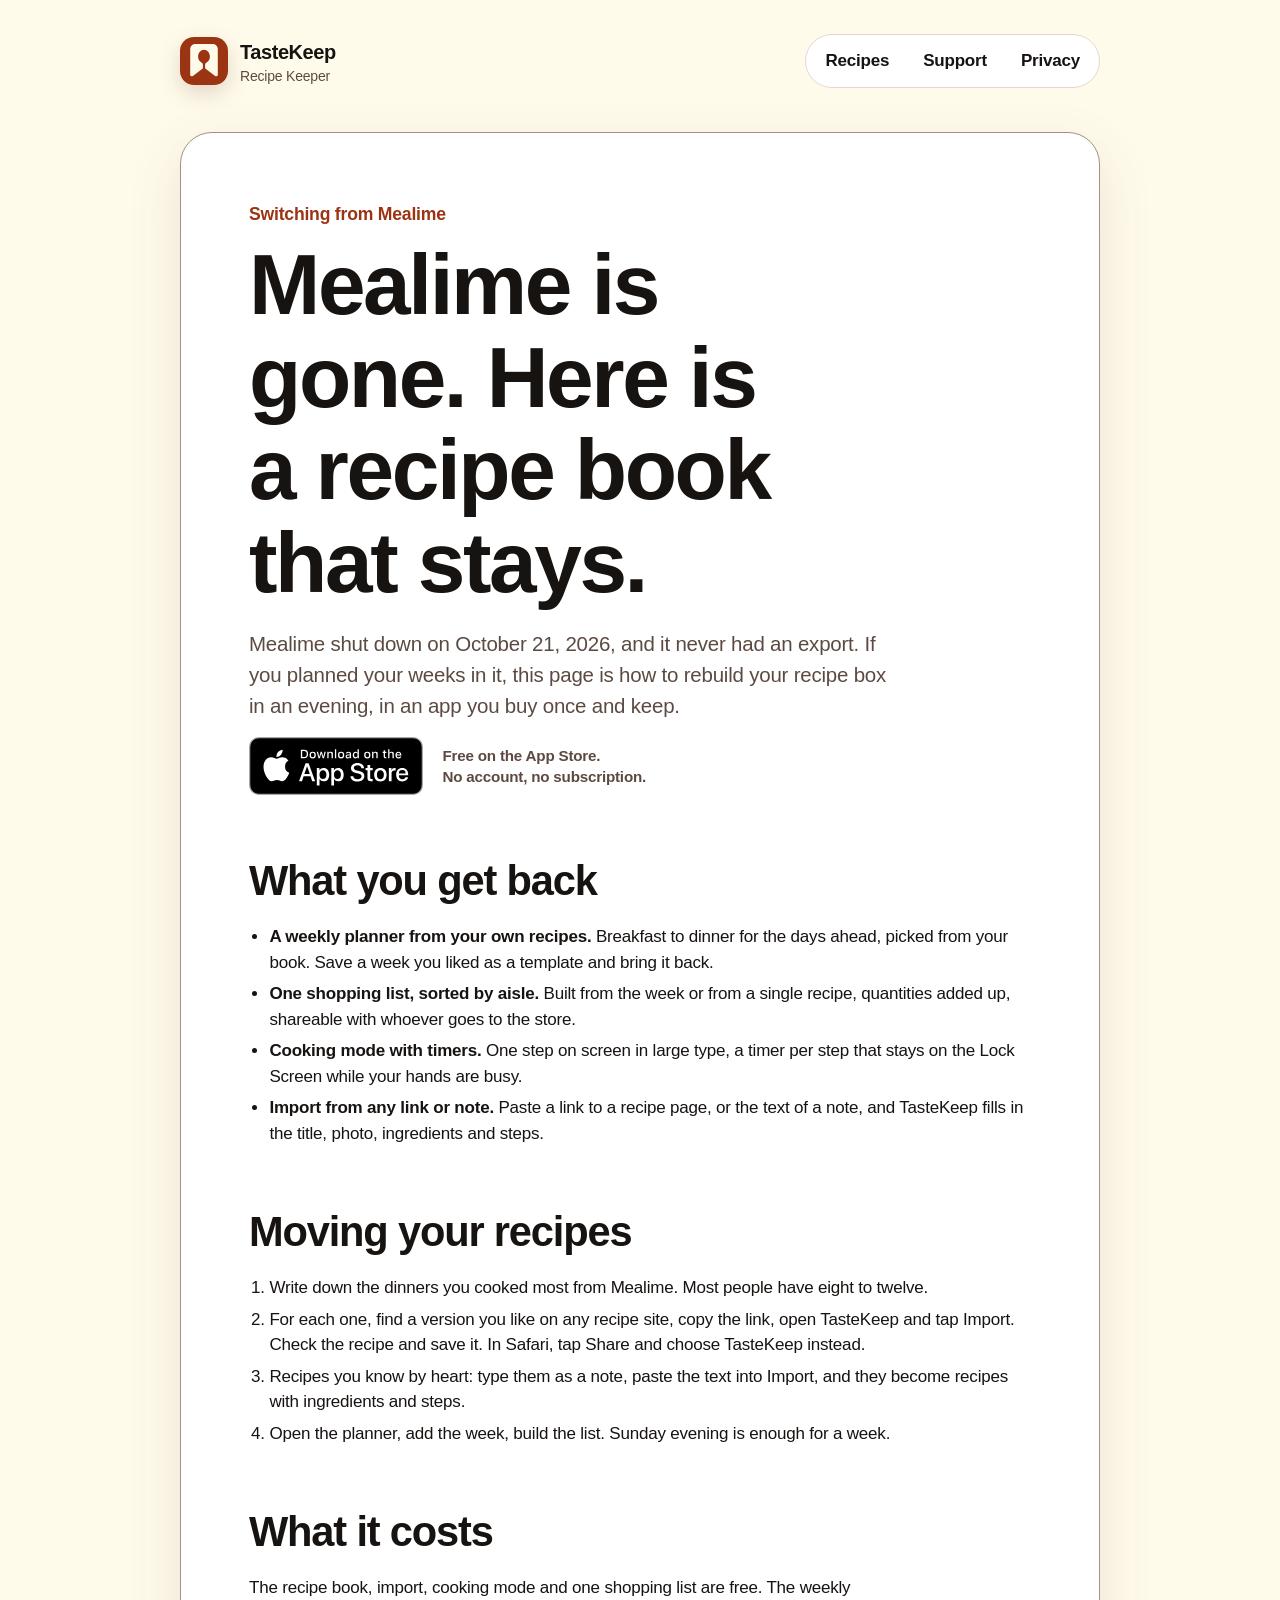
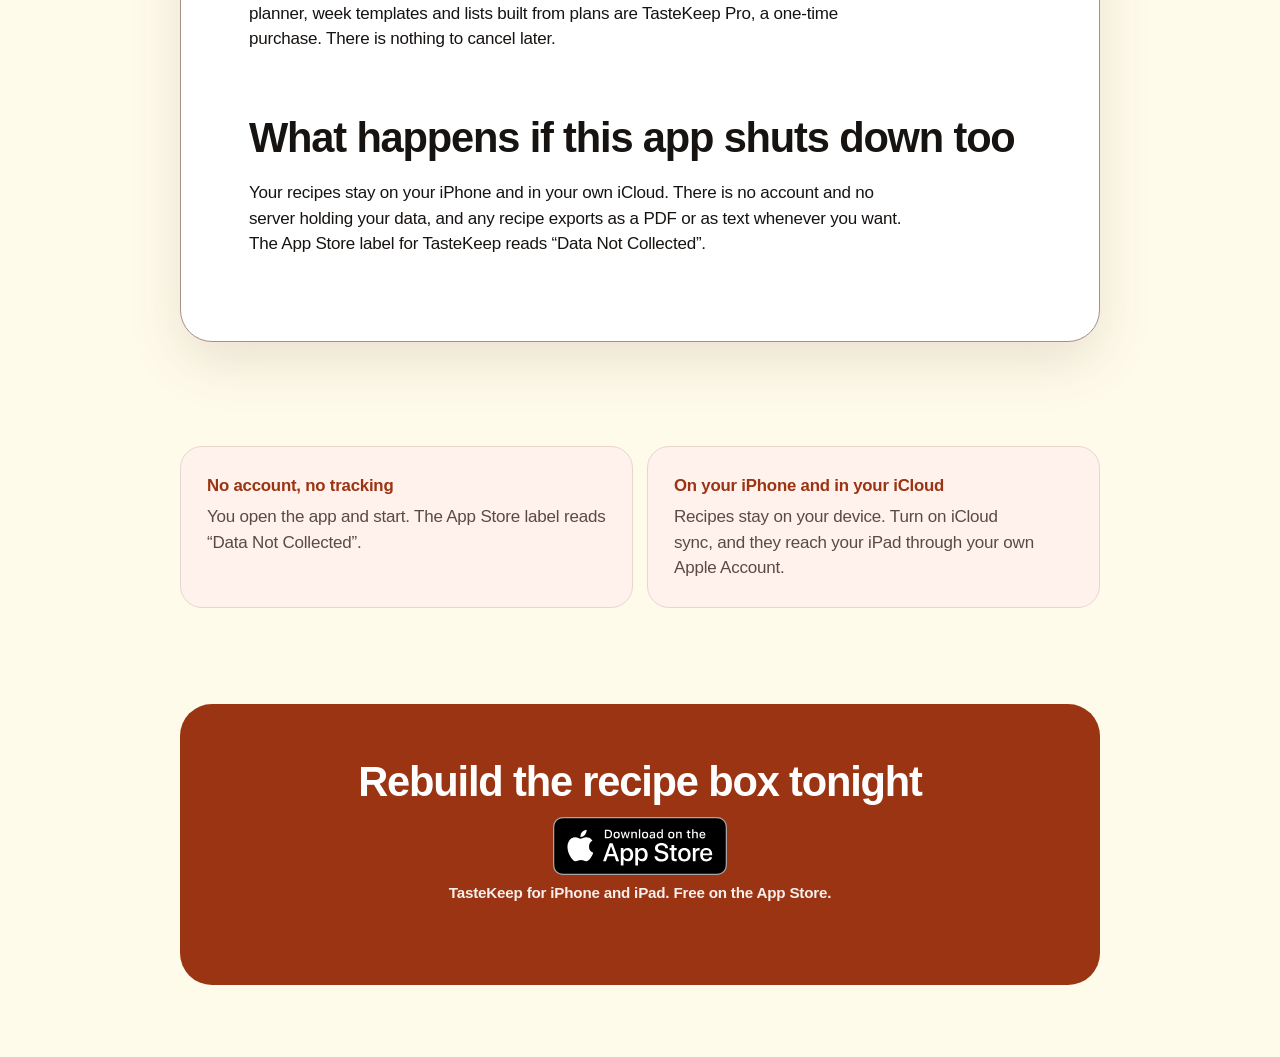
==== mealime-alternative/index.html @ cee52fe7 "Recipes index, Halloween apple pie, Mealime alternative page, save-to-TasteKeep block with tagged Ap" ====
<!doctype html>
<html lang="en">
<head>
  <meta charset="utf-8">
  <meta name="viewport" content="width=device-width, initial-scale=1">
  <meta name="color-scheme" content="light dark">
  <meta name="theme-color" media="(prefers-color-scheme: light)" content="#fffbeb">
  <meta name="theme-color" media="(prefers-color-scheme: dark)" content="#120d0b">
  <title>Mealime alternative without a subscription | TasteKeep</title>
  <meta name="description" content="Mealime shut down on October 21, 2026 with no export. TasteKeep is a private recipe book for iPhone and iPad with a weekly planner and a grocery list by aisle. One-time purchase, no account.">
  <link rel="canonical" href="https://queeselamor.github.io/tastekeep-support/mealime-alternative/">
  <meta property="og:title" content="Mealime alternative without a subscription">
  <meta property="og:description" content="A private recipe book that stays on your iPhone: import from any link or note, plan the week, shop by aisle. No account, no subscription.">
  <meta property="og:image" content="https://queeselamor.github.io/tastekeep-support/assets/og-image.png">
  <link rel="icon" href="../assets/tastekeep-icon-256.png">
  <link rel="stylesheet" href="../assets/site.css">
  <script type="application/ld+json">
  {
    "@context": "https://schema.org",
    "@type": "FAQPage",
    "mainEntity": [
      {"@type": "Question", "name": "Can I export my recipes from Mealime?",
       "acceptedAnswer": {"@type": "Answer", "text": "No. Mealime never had an export, and the app shut down on October 21, 2026. Recipes you remember can be rebuilt from any recipe site or typed as a note."}},
      {"@type": "Question", "name": "Does TasteKeep need a subscription?",
       "acceptedAnswer": {"@type": "Answer", "text": "No. The recipe book, import, cooking mode with timers and one shopping list are free. The weekly planner and lists built from plans are TasteKeep Pro, a one-time purchase."}},
      {"@type": "Question", "name": "What happens to my recipes if TasteKeep shuts down?",
       "acceptedAnswer": {"@type": "Answer", "text": "They stay on your iPhone and in your own iCloud, and any recipe exports as PDF or text at any time. There is no account and no server holding your data."}}
    ]
  }
  </script>
</head>
<body>
  <a class="skip-link" href="#content">Skip to content</a>

  <main id="content" class="shell">
    <header class="site-header">
      <a class="identity" href="../" aria-label="TasteKeep support home">
        <span class="mark" aria-hidden="true">
          <svg viewBox="0 0 1024 1024">
            <rect class="mark-background" width="1024" height="1024" rx="220"/>
            <path class="mark-bookmark" d="M326 148h372c60 0 108 48 108 108v548c0 29-33 46-56 28L512 650 274 832c-23 18-56 1-56-28V256c0-60 48-108 108-108Z"/>
            <path class="mark-spoon" d="M512 270c-70 0-126 65-126 145 0 58 29 108 72 131 19 10 30 30 30 52v144c0 13 11 24 24 24s24-11 24-24V598c0-22 11-42 30-52 43-23 72-73 72-131 0-80-56-145-126-145Z"/>
          </svg>
        </span>
        <span>
          <span class="brand">TasteKeep</span>
          <span class="brand-note">Recipe Keeper</span>
        </span>
      </a>

      <nav class="site-nav" aria-label="Site">
        <a href="../recipes/">Recipes</a>
        <a href="../#support">Support</a>
        <a href="../#privacy">Privacy</a>
      </nav>
    </header>

    <article class="hero" aria-labelledby="page-title">
      <p class="eyebrow">Switching from Mealime</p>
      <h1 id="page-title">Mealime is gone. Here is a recipe book that stays.</h1>
      <p class="lead">Mealime shut down on October 21, 2026, and it never had an export. If you planned your weeks in it, this page is how to rebuild your recipe box in an evening, in an app you buy once and keep.</p>

      <div class="cta">
        <a class="store-badge" href="https://apps.apple.com/app/apple-store/id6805066789?pt=129091971&amp;ct=mealime&amp;mt=8"><img src="../assets/app-store-badge.svg" width="174" height="58" alt="Download on the App Store"></a>
        <p class="cta-note">Free on the App Store.<br>No account, no subscription.</p>
      </div>

      <h2>What you get back</h2>
      <ul class="plain-list">
        <li><strong>A weekly planner from your own recipes.</strong> Breakfast to dinner for the days ahead, picked from your book. Save a week you liked as a template and bring it back.</li>
        <li><strong>One shopping list, sorted by aisle.</strong> Built from the week or from a single recipe, quantities added up, shareable with whoever goes to the store.</li>
        <li><strong>Cooking mode with timers.</strong> One step on screen in large type, a timer per step that stays on the Lock Screen while your hands are busy.</li>
        <li><strong>Import from any link or note.</strong> Paste a link to a recipe page, or the text of a note, and TasteKeep fills in the title, photo, ingredients and steps.</li>
      </ul>

      <h2>Moving your recipes</h2>
      <ol class="plain-list">
        <li>Write down the dinners you cooked most from Mealime. Most people have eight to twelve.</li>
        <li>For each one, find a version you like on any recipe site, copy the link, open TasteKeep and tap Import. Check the recipe and save it. In Safari, tap Share and choose TasteKeep instead.</li>
        <li>Recipes you know by heart: type them as a note, paste the text into Import, and they become recipes with ingredients and steps.</li>
        <li>Open the planner, add the week, build the list. Sunday evening is enough for a week.</li>
      </ol>

      <h2>What it costs</h2>
      <p>The recipe book, import, cooking mode and one shopping list are free. The weekly planner, week templates and lists built from plans are TasteKeep Pro, a one-time purchase. There is nothing to cancel later.</p>

      <h2>What happens if this app shuts down too</h2>
      <p>Your recipes stay on your iPhone and in your own iCloud. There is no account and no server holding your data, and any recipe exports as a PDF or as text whenever you want. The App Store label for TasteKeep reads “Data Not Collected”.</p>
    </article>

    <section class="privacy-band" aria-label="Privacy">
      <div class="card"><strong>No account, no tracking</strong><p>You open the app and start. The App Store label reads “Data Not Collected”.</p></div>
      <div class="card"><strong>On your iPhone and in your iCloud</strong><p>Recipes stay on your device. Turn on iCloud sync, and they reach your iPad through your own Apple Account.</p></div>
    </section>

    <section class="band" aria-labelledby="band-title">
      <h2 id="band-title">Rebuild the recipe box tonight</h2>
      <a class="store-badge" href="https://apps.apple.com/app/apple-store/id6805066789?pt=129091971&amp;ct=mealime&amp;mt=8"><img src="../assets/app-store-badge.svg" width="174" height="58" alt="Download on the App Store"></a>
      <p class="cta-note">TasteKeep for iPhone and iPad. Free on the App Store.</p>
    </section>
  </main>
</body>
</html>
---- assets/site.css ----
:root {
  --page: #fffbeb;
  --surface: #fff1ec;
  --surface-raised: #ffffff;
  --surface-accent: #ffd8cf;
  --text: #171311;
  --muted: #5c4a42;
  --line: #a68f86;
  --line-soft: #ead5ce;
  --accent: #9a3412;
  --accent-hover: #7c2d12;
  --accent-text: #ffffff;
  --focus: #2563eb;
  --shadow: 0 20px 55px rgba(80, 38, 24, 0.12);
  --radius-lg: 32px;
  --radius-md: 22px;
}

@media (prefers-color-scheme: dark) {
  :root {
    --page: #120d0b;
    --surface: #251715;
    --surface-raised: #1c1311;
    --surface-accent: #3b211c;
    --text: #fff2ed;
    --muted: #d6c1b9;
    --line: #9b8178;
    --line-soft: #4f3731;
    --accent: #ffad99;
    --accent-hover: #ffc1b2;
    --accent-text: #2b1510;
    --focus: #93c5fd;
    --shadow: 0 20px 55px rgba(0, 0, 0, 0.36);
  }
}

*, *::before, *::after { box-sizing: border-box; }

html {
  scroll-behavior: smooth;
  scroll-padding-top: 24px;
}

body {
  min-width: 320px;
  margin: 0;
  color: var(--text);
  background: var(--page);
  /* Apple's system face: SF Pro on iPhone, iPad and Mac, the platform face elsewhere. No web fonts, no third-party requests. */
  font-family: -apple-system, BlinkMacSystemFont, "SF Pro Text", "SF Pro Display", "Helvetica Neue", "Segoe UI", Roboto, sans-serif;
  font-size: 1.0625rem;
  line-height: 1.5;
  letter-spacing: -0.012em;
  -webkit-font-smoothing: antialiased;
}

a { color: var(--accent); }
a:hover { color: var(--accent-hover); }
a:focus-visible {
  outline: 3px solid var(--focus);
  outline-offset: 4px;
  border-radius: 6px;
}

.skip-link {
  position: fixed;
  z-index: 10;
  inset: 12px auto auto 12px;
  padding: 10px 14px;
  color: var(--accent-text);
  background: var(--accent);
  border-radius: 10px;
  font-weight: 750;
  transform: translateY(-160%);
  transition: transform 180ms ease;
}

.skip-link:focus { transform: translateY(0); }

.shell {
  width: min(calc(100% - 24px), 920px);
  margin-inline: auto;
  padding: 24px 0 56px;
}

.site-header {
  display: flex;
  flex-wrap: wrap;
  align-items: center;
  justify-content: space-between;
  gap: 18px;
  margin-bottom: 32px;
}

.identity {
  display: inline-flex;
  align-items: center;
  gap: 12px;
  color: var(--text);
  text-decoration: none;
}

.mark {
  width: 48px;
  height: 48px;
  flex: 0 0 auto;
  border-radius: 14px;
  overflow: hidden;
  box-shadow: 0 8px 22px rgba(100, 43, 26, 0.18);
}

.mark svg { display: block; width: 100%; height: 100%; }
.mark-background { fill: var(--accent); }
.mark-bookmark { fill: var(--page); }
.mark-spoon { fill: var(--accent); }

.brand { display: block; font-size: 1.25rem; font-weight: 700; letter-spacing: -0.022em; }
.brand-note { display: block; color: var(--muted); font-size: 0.875rem; line-height: 1.3; }

.site-nav {
  display: flex;
  align-items: center;
  gap: 4px;
  padding: 4px;
  border: 1px solid var(--line-soft);
  border-radius: 999px;
  background: var(--surface-raised);
}

.site-nav a {
  min-height: 44px;
  display: inline-flex;
  align-items: center;
  padding: 8px 15px;
  border-radius: 999px;
  color: var(--text);
  font-weight: 700;
  text-decoration: none;
  transition: color 180ms ease, background-color 180ms ease;
}

.site-nav a:hover { color: var(--accent); background: var(--surface); }

.hero {
  position: relative;
  isolation: isolate;
  overflow: hidden;
  padding: clamp(30px, 8vw, 68px);
  border: 1px solid var(--line);
  border-radius: var(--radius-lg);
  background: var(--surface-raised);
  box-shadow: var(--shadow);
}

.eyebrow {
  margin: 0 0 12px;
  color: var(--accent);
  font-size: 1.1rem;
  font-weight: 600;
  letter-spacing: -0.012em;
}

h1, h2, h3 {
  color: var(--text);
  font-family: -apple-system, BlinkMacSystemFont, "SF Pro Display", "Helvetica Neue", "Segoe UI", Roboto, sans-serif;
  font-weight: 700;
  line-height: 1.08;
  letter-spacing: -0.028em;
  text-wrap: balance;
}

h3 { letter-spacing: -0.016em; line-height: 1.2; }

h1 {
  max-width: 12ch;
  margin: 0 0 20px;
  font-size: clamp(2.55rem, 10vw, 5.35rem);
}

h2 { margin: 64px 0 20px; font-size: clamp(1.8rem, 6vw, 2.6rem); }
h3 { margin: 0 0 10px; font-size: 1.12rem; }
p { max-width: 70ch; margin: 0 0 16px; text-wrap: pretty; }

.lead {
  max-width: 57ch;
  color: var(--muted);
  font-size: clamp(1.06rem, 2.5vw, 1.28rem);
}

.actions { display: flex; flex-wrap: wrap; gap: 12px; margin-top: 28px; }

.button {
  min-height: 48px;
  display: inline-flex;
  align-items: center;
  justify-content: center;
  padding: 11px 20px;
  border: 1.5px solid var(--accent);
  border-radius: 999px;
  color: var(--accent);
  background: transparent;
  font-weight: 600;
  text-decoration: none;
  transition: color 180ms ease, background-color 180ms ease, transform 180ms ease;
}

.button:hover { transform: translateY(-1px); }
.button.primary { color: var(--accent-text); background: var(--accent); }
.button.primary:hover { color: var(--accent-text); background: var(--accent-hover); }

.trust-list {
  display: grid;
  grid-template-columns: 1fr;
  gap: 10px;
  margin: 20px 0 0;
  padding: 0;
  list-style: none;
}

.trust-list li {
  display: flex;
  align-items: center;
  gap: 9px;
  color: var(--muted);
  font-size: 0.94rem;
  font-weight: 700;
}

.trust-list li::before {
  content: "";
  width: 8px;
  height: 8px;
  flex: 0 0 auto;
  border-radius: 50%;
  background: var(--accent);
}

.section-intro { color: var(--muted); margin-top: -8px; }

.grid {
  display: grid;
  grid-template-columns: 1fr;
  gap: 14px;
}

.card {
  padding: 22px;
  border: 1px solid var(--line-soft);
  border-radius: var(--radius-md);
  background: var(--surface);
}

.card-number {
  display: block;
  margin-bottom: 26px;
  color: var(--accent);
  font-size: 0.76rem;
  font-weight: 600;
  letter-spacing: 0.12em;
}

.card p { margin: 0; color: var(--muted); }

.policy {
  margin-top: 64px;
  padding: clamp(24px, 6vw, 48px);
  border: 1px solid var(--line);
  border-radius: 28px;
  background: var(--surface-raised);
}

.policy h2 { margin-top: 0; }
.policy h3 { margin-top: 30px; }
.effective { color: var(--muted); }

.policy-summary {
  display: grid;
  grid-template-columns: 1fr;
  gap: 1px;
  margin: 26px 0 36px;
  overflow: hidden;
  border: 1px solid var(--line-soft);
  border-radius: 18px;
  background: var(--line-soft);
}

.policy-summary div { padding: 18px; background: var(--surface); }
.policy-summary strong { display: block; margin-bottom: 3px; color: var(--accent); }
.policy-summary span { color: var(--muted); }

.contact-card {
  margin-top: 28px;
  padding: clamp(24px, 6vw, 44px);
  border-radius: 28px;
  color: var(--accent-text);
  background: var(--accent);
}

.contact-card h2 { margin: 0 0 12px; color: inherit; }
.contact-card p { margin-bottom: 24px; color: inherit; opacity: 0.92; }
.contact-card .button { color: var(--accent); background: var(--accent-text); border-color: var(--accent-text); }
.contact-card .button:hover { color: var(--accent-hover); background: var(--surface-raised); }

footer {
  display: flex;
  flex-direction: column;
  gap: 10px;
  margin-top: 28px;
  color: var(--muted);
  font-size: 0.9rem;
}

footer p { margin: 0; }

@media (min-width: 560px) {
  .trust-list { grid-template-columns: repeat(3, max-content); gap: 22px; }
  .policy-summary { grid-template-columns: repeat(3, 1fr); }
  footer { flex-direction: row; justify-content: space-between; align-items: center; }
}

@media (min-width: 700px) {
  .shell { width: min(calc(100% - 48px), 920px); padding-top: 34px; padding-bottom: 72px; }
  .site-header { margin-bottom: 44px; }
  .grid { grid-template-columns: repeat(2, minmax(0, 1fr)); gap: 16px; }
  .card { padding: 26px; }
}

@media (prefers-reduced-motion: reduce) {
  html { scroll-behavior: auto; }
  *, *::before, *::after { transition-duration: 0.01ms !important; }
}


/* Press kit and links pages. */

.site-nav a[aria-current="page"] { color: var(--accent); background: var(--surface); }

.hero .icon {
  width: 88px;
  height: 88px;
  margin-bottom: 22px;
  border-radius: 20px;
  box-shadow: 0 10px 26px rgba(100, 43, 26, 0.2);
}

.screens {
  display: grid;
  grid-template-columns: repeat(3, minmax(0, 1fr));
  gap: clamp(10px, 3vw, 22px);
  margin: 36px 0 0;
  padding: 0;
  list-style: none;
}

.screens.pad { grid-template-columns: 1fr; margin-top: 18px; }

.duo-shot { margin: 18px 0 0; }
.duo-shot img { display: block; width: 100%; height: auto; border-radius: var(--radius-md); }

.screens img {
  display: block;
  width: 100%;
  height: auto;
}

.feature {
  display: grid;
  grid-template-columns: 1fr;
  gap: 14px;
}

.feature .card h3 { margin-top: 0; }
.feature .card p + p { margin-top: 12px; }

.feature-figure {
  max-width: 260px;
  margin: 8px auto 0;
}

.feature-figure img { display: block; width: 100%; height: auto; }

.facts {
  display: grid;
  grid-template-columns: 1fr;
  gap: 1px;
  margin: 0;
  overflow: hidden;
  border: 1px solid var(--line-soft);
  border-radius: 18px;
  background: var(--line-soft);
}

.facts div { padding: 16px 18px; background: var(--surface); }
.facts dt { margin: 0 0 2px; color: var(--accent); font-weight: 600; }
.facts dd { margin: 0; color: var(--text); overflow-wrap: anywhere; }
/* A 44 px tap height without moving the text. */
.facts dd a { display: inline-block; padding-block: 12px; margin-block: -12px; }

.plain-list { margin: 0; padding-left: 1.2em; }
.plain-list li + li { margin-top: 6px; }

.download-note { color: var(--muted); font-size: 0.94rem; }

.press-contact { margin: 20px 0 0; color: var(--muted); overflow-wrap: anywhere; }

.store-badge {
  display: inline-block;
  padding: 10px;
  margin: -10px;
  border-radius: 14px;
  line-height: 0;
}

.store-badge img { width: auto; height: 54px; }
.store-badge:focus-visible { outline: 3px solid var(--focus); outline-offset: 2px; }

.release-note { max-width: 46ch; margin: 0; color: var(--muted); font-weight: 650; }

/* The home heading breaks after the comma: "Your recipes, / in one private book." */
@media (min-width: 1000px) {
  .home-title { max-width: 15ch; }
  .home-title .tail { white-space: nowrap; }
}

.badge-row {
  display: flex;
  flex-wrap: wrap;
  align-items: center;
  gap: 18px 28px;
  margin-top: 28px;
}

/* The links page: one column of large targets. */

.links-shell {
  width: min(calc(100% - 32px), 520px);
  margin-inline: auto;
  padding: 40px 0 56px;
  text-align: center;
}

.links-shell .icon {
  width: 96px;
  height: 96px;
  border-radius: 22px;
  box-shadow: 0 10px 26px rgba(100, 43, 26, 0.2);
}

.links-shell h1 {
  max-width: none;
  margin: 18px 0 10px;
  font-size: clamp(1.7rem, 7vw, 2.2rem);
}

.links-shell .lead { margin-inline: auto; font-size: 1.04rem; }

.link-list {
  display: grid;
  gap: 12px;
  margin: 28px 0 0;
  padding: 0;
  list-style: none;
}

.link-list .button { width: 100%; min-height: 54px; font-size: 1.02rem; }

.link-list .store-badge { margin: 0 auto 6px; }

.social-title {
  margin: 36px 0 12px;
  color: var(--muted);
  font-size: 0.82rem;
  font-weight: 600;
  letter-spacing: 0.12em;
  text-transform: uppercase;
}

.social-list {
  display: grid;
  grid-template-columns: repeat(2, minmax(0, 1fr));
  gap: 10px;
  margin: 0;
  padding: 0;
  list-style: none;
}

.social-list .button { width: 100%; }

.links-footer { margin-top: 34px; color: var(--muted); font-size: 0.9rem; }

@media (min-width: 560px) {
  .facts { grid-template-columns: repeat(2, 1fr); }
  .social-list { grid-template-columns: repeat(3, minmax(0, 1fr)); }
}

@media (min-width: 700px) {
  .screens.pad { grid-template-columns: repeat(2, minmax(0, 1fr)); }
  .feature { grid-template-columns: repeat(2, minmax(0, 1fr)); gap: 16px; }
  /* Cook and its screenshot fill the right column beside the other four cards. */
  .feature-tall { display: flex; flex-direction: column; grid-row: span 4; }
  .feature-tall .feature-figure { margin: auto; padding-top: 12px; }
}

/* Product pages: the home page and the ad landing pages (/go/…).
   Open layout, the App Store badge first, real iPhone screens in Apple's bezel. No scripts, no redirect. */

.top {
  display: grid;
  grid-template-columns: 1fr;
  gap: 36px;
  align-items: center;
  padding: clamp(8px, 3vw, 24px) 0 clamp(24px, 6vw, 56px);
}

.top h1 { max-width: 13ch; margin: 0 0 18px; font-size: clamp(2.5rem, 9.5vw, 4.2rem); }
.top .lead { margin-bottom: 26px; }

.cta {
  display: flex;
  flex-wrap: wrap;
  align-items: center;
  gap: 12px 20px;
}

.cta .store-badge img { height: 58px; }

.cta-note {
  margin: 0;
  color: var(--muted);
  font-size: 0.95rem;
  font-weight: 650;
  line-height: 1.4;
}

.phone {
  position: relative;
  isolation: isolate;
  width: min(72%, 300px);
  margin: 0 auto;
}

.phone img,
.shot img {
  display: block;
  width: 100%;
  height: auto;
  filter: drop-shadow(0 24px 34px rgba(80, 38, 24, 0.22));
}

.section-head { max-width: 40rem; margin: 0 auto 28px; text-align: center; }
.section-head h2 { margin: 0 0 10px; }
.section-head p { margin: 0 auto; color: var(--muted); }

.kicker {
  display: inline-flex;
  align-items: center;
  gap: 8px;
  margin: 0 0 10px;
  color: var(--accent);
  font-size: 1.1rem;
  font-weight: 600;
  letter-spacing: -0.012em;
}

.pro {
  padding: 2px 8px;
  border-radius: 999px;
  color: var(--accent-text);
  background: var(--accent);
  font-size: 0.72rem;
  font-weight: 600;
  letter-spacing: 0.02em;
  text-transform: uppercase;
}

/* Home: one feature per row, screen and text side by side from 760 px, alternating. */
.features { display: grid; gap: clamp(48px, 9vw, 96px); margin-top: clamp(40px, 8vw, 72px); }

.feature-row {
  display: grid;
  grid-template-columns: 1fr;
  gap: 28px;
  align-items: center;
}

.feature-row h2 { margin: 0 0 14px; font-size: clamp(1.75rem, 5.5vw, 2.5rem); }
.feature-row p { color: var(--muted); font-size: 1.06rem; }
.feature-row p:last-child { margin-bottom: 0; }
.feature-row .shot { order: 2; width: min(58%, 250px); margin: 0 auto; }

/* Landing pages: steps and a grid of small screens. */
.steps,
.screens-grid {
  display: grid;
  grid-template-columns: 1fr;
  gap: 18px;
  margin: 0;
  padding: 0;
  list-style: none;
}

.steps li,
.screens-grid li {
  display: grid;
  grid-template-columns: 112px 1fr;
  gap: 18px;
  align-items: center;
  padding: 16px;
  border: 1px solid var(--line-soft);
  border-radius: var(--radius-md);
  background: var(--surface);
}

.steps .shot,
.screens-grid .shot { width: 100%; }
.steps .shot img,
.screens-grid .shot img { filter: drop-shadow(0 10px 16px rgba(80, 38, 24, 0.18)); }

.steps h3,
.screens-grid h3 { margin: 0 0 6px; font-size: 1.12rem; }
.steps p,
.screens-grid p { margin: 0; color: var(--muted); font-size: 0.98rem; }

.step-number {
  display: inline-grid;
  place-items: center;
  width: 28px;
  height: 28px;
  margin-bottom: 10px;
  border-radius: 50%;
  color: var(--accent-text);
  background: var(--accent);
  font-size: 0.85rem;
  font-weight: 600;
}

.aside-note { margin: 22px auto 0; color: var(--muted); text-align: center; }

.privacy-band {
  display: grid;
  grid-template-columns: 1fr;
  gap: 14px;
  margin-top: clamp(56px, 10vw, 104px);
}

.privacy-band .card strong { display: block; margin-bottom: 6px; color: var(--accent); font-size: 1.05rem; }

.band {
  margin-top: clamp(56px, 10vw, 96px);
  padding: clamp(28px, 7vw, 56px);
  border-radius: var(--radius-lg);
  color: var(--accent-text);
  background: var(--accent);
  text-align: center;
}

.band h2 { margin: 0 0 12px; color: inherit; }
.band p { margin: 0 auto 26px; color: inherit; opacity: 0.92; }
.band .store-badge img { height: 58px; }

.founder {
  max-width: 40rem;
  margin: clamp(56px, 10vw, 96px) auto 0;
  text-align: center;
}

.founder img {
  width: 56px;
  height: 56px;
  margin-bottom: 14px;
  border-radius: 14px;
}

.founder blockquote { margin: 0; }
.founder blockquote p { margin: 0 auto 12px; font-size: clamp(1.1rem, 2.6vw, 1.3rem); line-height: 1.55; }
.founder figcaption { color: var(--muted); font-weight: 600; }

.go-header { margin-bottom: 8px; }
.go-icon { width: 44px; height: 44px; border-radius: 10px; }
.go-section { margin-top: clamp(48px, 9vw, 88px); }

.site-footer {
  display: flex;
  flex-wrap: wrap;
  justify-content: space-between;
  gap: 10px 24px;
  margin-top: 40px;
  padding-top: 22px;
  border-top: 1px solid var(--line-soft);
  color: var(--muted);
  font-size: 0.9rem;
}

.site-footer p { margin: 0; }
.site-footer nav { display: flex; flex-wrap: wrap; gap: 0 18px; }
/* A 44 px tap height without moving the text. */
.site-footer a { display: inline-block; padding-block: 12px; margin-block: -12px; color: var(--muted); }
.site-footer a:hover { color: var(--accent); }

@media (min-width: 560px) {
  .privacy-band { grid-template-columns: repeat(2, minmax(0, 1fr)); }
  .screens-grid { grid-template-columns: repeat(2, minmax(0, 1fr)); }
  .screens-grid li { grid-template-columns: 1fr; text-align: center; }
  .screens-grid .shot { width: min(70%, 200px); margin: 0 auto; }
}

@media (min-width: 760px) {
  .shell.wide { width: min(calc(100% - 48px), 1080px); }
  .top { grid-template-columns: minmax(0, 1.3fr) minmax(0, 0.7fr); gap: 48px; }
  .top h1 { max-width: none; }
  .phone { width: min(100%, 320px); }
  .feature-row { grid-template-columns: minmax(0, 0.8fr) minmax(0, 1.2fr); gap: 56px; }
  .feature-row .shot { order: 0; width: min(100%, 280px); }
  .feature-row:nth-child(even) .shot { order: 2; }
  .steps { grid-template-columns: repeat(3, minmax(0, 1fr)); }
  .steps li { grid-template-columns: 1fr; align-content: start; }
  .steps .shot { width: min(78%, 200px); margin: 0 auto 6px; }
}

@media (min-width: 1000px) {
  .screens-grid { grid-template-columns: repeat(4, minmax(0, 1fr)); }
}
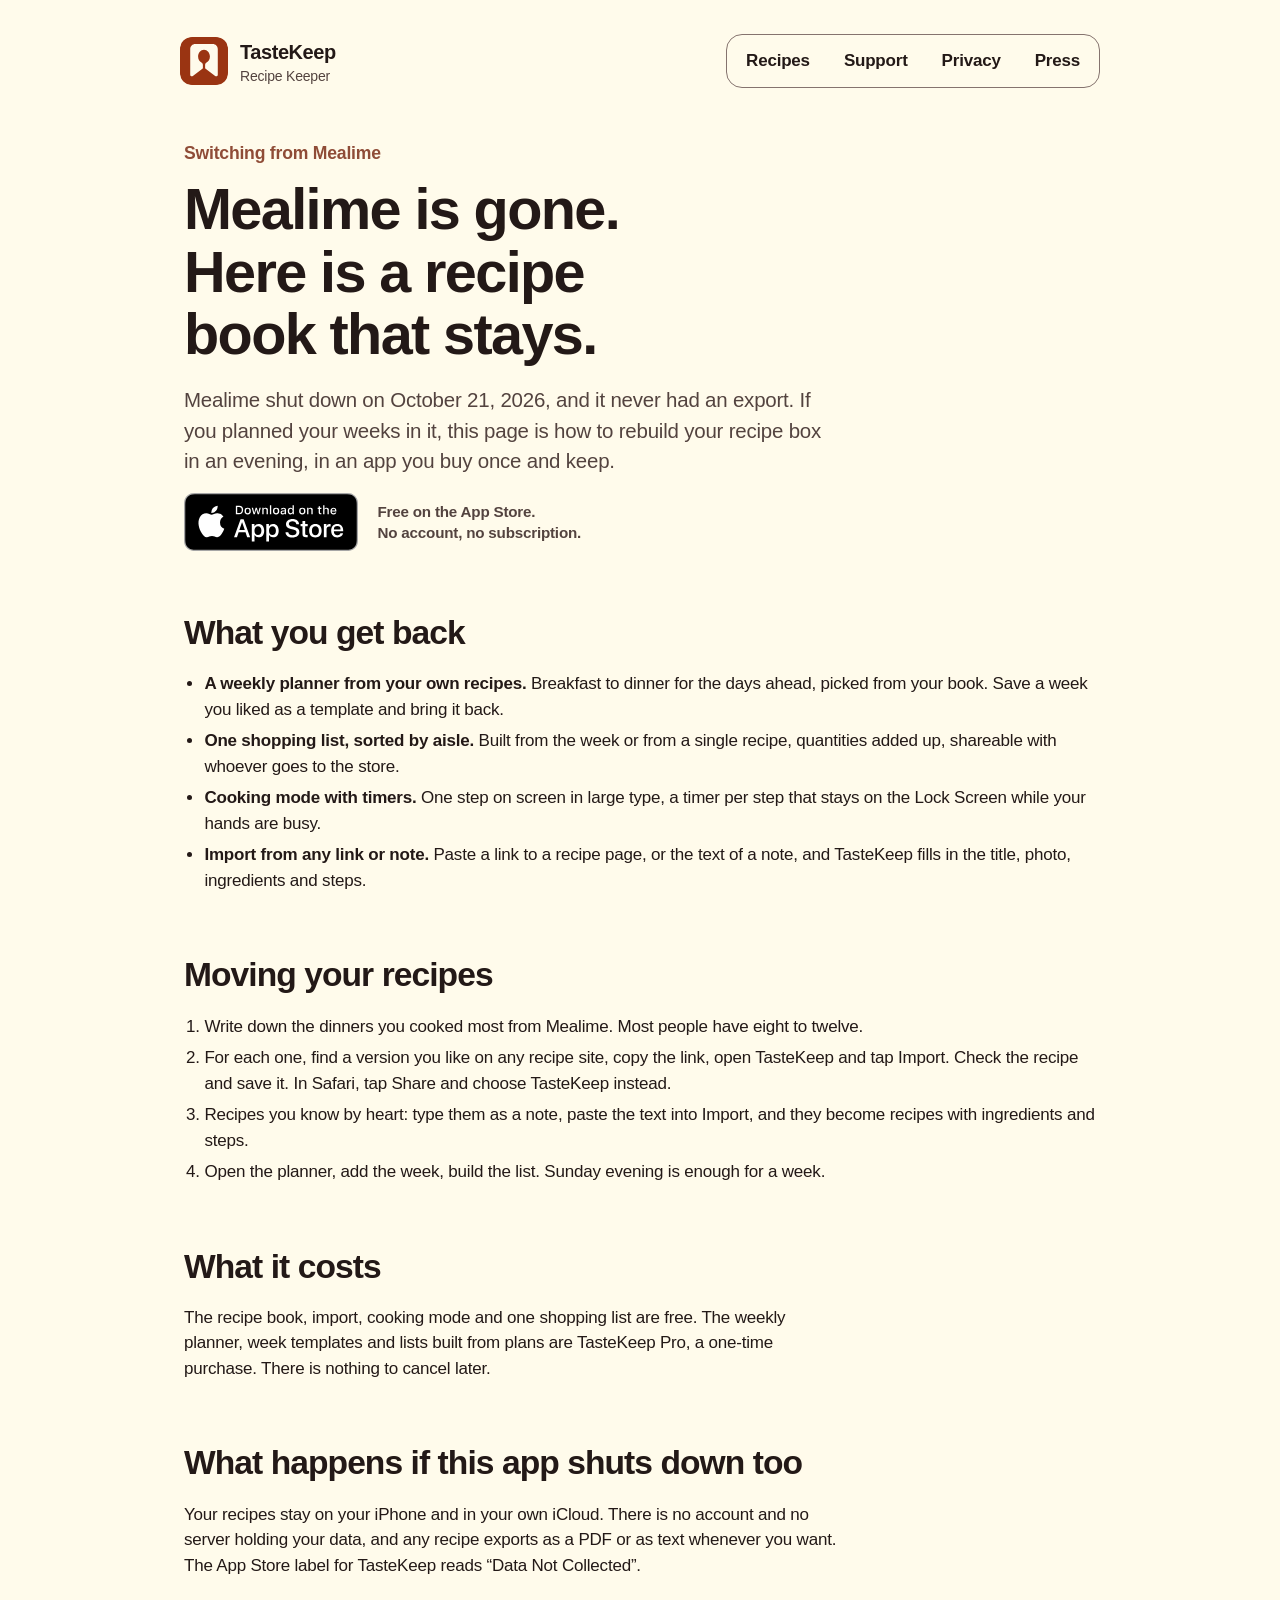
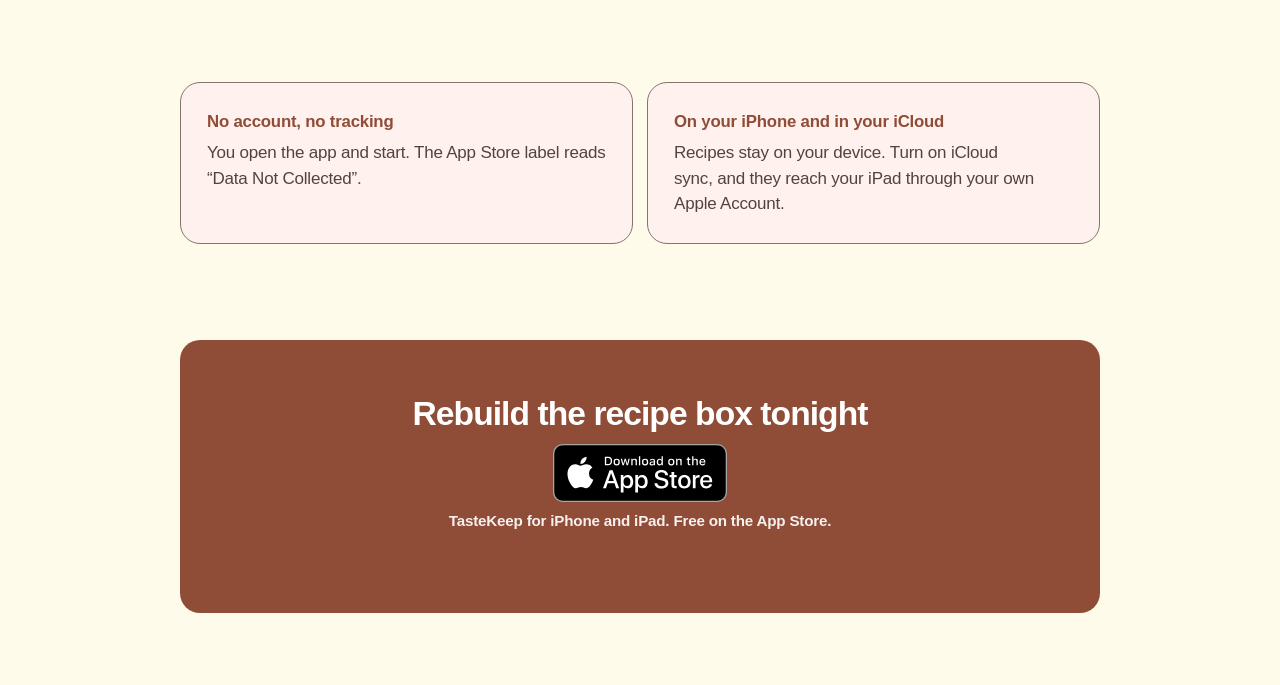
==== commit 544809f7: "Header: the same four tabs on every page (Recipes, Support, Privacy, Press), current one marked, ful" ====
--- a/mealime-alternative/index.html
+++ b/mealime-alternative/index.html
@@ -52,6 +52,7 @@
         <a href="../recipes/">Recipes</a>
         <a href="../#support">Support</a>
         <a href="../#privacy">Privacy</a>
+        <a href="../press/">Press</a>
       </nav>
     </header>
 
--- a/assets/site.css
+++ b/assets/site.css
@@ -1,36 +1,44 @@
+/* Colours of the app: Material 3 tonal spot from the app's seed #9A3412 (lib/app.dart, tasteKeepTheme),
+   scaffold #FFFBEB / #120F0D. Cards are surfaceContainerLow with the outline, as in the app. */
 :root {
   --page: #fffbeb;
-  --surface: #fff1ec;
-  --surface-raised: #ffffff;
-  --surface-accent: #ffd8cf;
-  --text: #171311;
-  --muted: #5c4a42;
-  --line: #a68f86;
-  --line-soft: #ead5ce;
-  --accent: #9a3412;
-  --accent-hover: #7c2d12;
+  --surface: #fff1ed;           /* surfaceContainerLow: recipe cards, lists */
+  --surface-raised: #fff1ed;
+  --surface-accent: #ffdbd1;    /* primaryContainer: step numbers */
+  --on-surface-accent: #723522;
+  --text: #231917;
+  --muted: #53433f;             /* onSurfaceVariant */
+  --line: #85736e;              /* outline */
+  --line-soft: #d8c2bc;         /* outlineVariant */
+  --accent: #8f4c37;            /* primary: Start cooking */
+  --accent-hover: #723522;
   --accent-text: #ffffff;
   --focus: #2563eb;
-  --shadow: 0 20px 55px rgba(80, 38, 24, 0.12);
-  --radius-lg: 32px;
-  --radius-md: 22px;
+  --shadow: 0 12px 32px rgba(80, 38, 24, 0.10);
+  --radius-lg: 20px;            /* cards */
+  --radius-md: 20px;
+  --radius-button: 16px;        /* filled and outlined buttons, fields */
+  --radius-chip: 12px;
+  --brand: #9a3412;             /* the app icon, the same in both themes */
+  --brand-paper: #fffbeb;
 }
 
 @media (prefers-color-scheme: dark) {
   :root {
-    --page: #120d0b;
-    --surface: #251715;
-    --surface-raised: #1c1311;
-    --surface-accent: #3b211c;
-    --text: #fff2ed;
-    --muted: #d6c1b9;
-    --line: #9b8178;
-    --line-soft: #4f3731;
-    --accent: #ffad99;
-    --accent-hover: #ffc1b2;
-    --accent-text: #2b1510;
+    --page: #120f0d;
+    --surface: #231917;
+    --surface-raised: #231917;
+    --surface-accent: #723522;
+    --on-surface-accent: #ffdbd1;
+    --text: #f1dfda;
+    --muted: #d8c2bc;
+    --line: #a08c87;
+    --line-soft: #53433f;
+    --accent: #ffb59f;
+    --accent-hover: #ffdbd1;
+    --accent-text: #561f0e;
     --focus: #93c5fd;
-    --shadow: 0 20px 55px rgba(0, 0, 0, 0.36);
+    --shadow: 0 12px 32px rgba(0, 0, 0, 0.36);
   }
 }
 
@@ -110,9 +118,9 @@
 }
 
 .mark svg { display: block; width: 100%; height: 100%; }
-.mark-background { fill: var(--accent); }
-.mark-bookmark { fill: var(--page); }
-.mark-spoon { fill: var(--accent); }
+.mark-background { fill: var(--brand); }
+.mark-bookmark { fill: var(--brand-paper); }
+.mark-spoon { fill: var(--brand); }
 
 .brand { display: block; font-size: 1.25rem; font-weight: 700; letter-spacing: -0.022em; }
 .brand-note { display: block; color: var(--muted); font-size: 0.875rem; line-height: 1.3; }
@@ -720,3 +728,76 @@
 @media (min-width: 1000px) {
   .screens-grid { grid-template-columns: repeat(4, minmax(0, 1fr)); }
 }
+
+/* Recipe list cards: the app's recipe card (photo left, title, time, servings, tags). */
+.recipe-list { list-style: none; margin: 20px 0 0; padding: 0; display: grid; gap: 14px; }
+@media (min-width: 760px) { .recipe-list { grid-template-columns: 1fr 1fr; } }
+.recipe-card {
+  display: grid; grid-template-columns: minmax(112px, 30%) 1fr; min-height: 136px;
+  overflow: hidden; border: 1.5px solid var(--line); border-radius: var(--radius-md);
+  background: var(--surface); color: var(--text); text-decoration: none;
+  transition: transform .18s ease, box-shadow .18s ease;
+}
+.recipe-card:hover { color: var(--text); box-shadow: var(--shadow); transform: translateY(-2px); }
+.recipe-card:active { transform: scale(.99); }
+.recipe-card img { width: 100%; height: 100%; object-fit: cover; display: block; }
+.recipe-card-body { display: flex; flex-direction: column; justify-content: center; gap: 8px; padding: 16px 18px; min-width: 0; }
+.recipe-card-title { font-size: 1.125rem; font-weight: 700; line-height: 1.25; }
+.recipe-card-meta { display: flex; flex-wrap: wrap; gap: 6px 16px; color: var(--muted); font-size: 0.9375rem; }
+.recipe-card-meta > span { display: inline-flex; align-items: center; gap: 6px; }
+.recipe-card .ico { width: 18px; height: 18px; fill: none; stroke: currentColor; stroke-width: 1.8; stroke-linecap: round; stroke-linejoin: round; flex: none; }
+.recipe-card-tags { display: flex; flex-wrap: wrap; gap: 4px 12px; color: var(--accent); font-size: 0.875rem; }
+@media (prefers-reduced-motion: reduce) { .recipe-card { transition: none; } .recipe-card:hover, .recipe-card:active { transform: none; } }
+
+
+/* App look (27.10): the site follows the app's screens. Headings sit on the page as the app's titles do
+   ("What shall we cook?"), no raised white panel; cards are outlined surfaces; buttons and fields have the
+   app's 16 px corners, chips 12 px. */
+.hero { padding: 8px 4px 0; border: 0; border-radius: 0; background: transparent; box-shadow: none; overflow: visible; }
+h1 { font-size: clamp(2.2rem, 8.5vw, 3.6rem); max-width: 16ch; }
+h2 { font-size: clamp(1.5rem, 5vw, 2.1rem); }
+.top h1 { font-size: clamp(2.2rem, 8.5vw, 3.6rem); }
+.site-nav { padding: 4px; border: 1px solid var(--line); border-radius: var(--radius-button); background: transparent; }
+.site-nav a { min-height: 44px; border-radius: var(--radius-chip); font-weight: 600; }
+.site-nav a:hover, .site-nav a[aria-current="page"] { color: var(--accent); background: var(--surface); }
+.button { min-height: 52px; border-radius: var(--radius-button); border-width: 1px; border-color: var(--line); color: var(--accent); }
+.button.primary { border-color: var(--accent); }
+.button:hover { transform: none; background: var(--surface); }
+.button.primary:hover { background: var(--accent-hover); border-color: var(--accent-hover); }
+.card, .steps li, .screens-grid li { border: 1px solid var(--line); border-radius: var(--radius-lg); background: var(--surface); }
+.policy, .facts, .policy-summary { border-color: var(--line); border-radius: var(--radius-lg); background: var(--surface); }
+.band, .contact-card { border-radius: var(--radius-lg); }
+.mark { border-radius: 12px; box-shadow: none; }
+
+/* Recipe page: the app's recipe screen. Photo with the title over it, chips for time, servings and meal,
+   ingredients as an outlined list with amounts on the right, steps with numbers in tinted circles. */
+.recipe-hero { position: relative; margin: 8px 0 16px; overflow: hidden; border-radius: var(--radius-lg); background: #2a1f1b; }
+.recipe-hero img { display: block; width: 100%; height: auto; aspect-ratio: 16 / 10; object-fit: cover; }
+.recipe-hero::after { content: ""; position: absolute; inset: 40% 0 0; background: linear-gradient(rgba(0,0,0,0), rgba(0,0,0,.62)); }
+.recipe-hero h1 { position: absolute; z-index: 1; left: 20px; right: 20px; bottom: 16px; margin: 0; max-width: none; color: #fff; font-size: clamp(1.8rem, 7vw, 2.8rem); text-shadow: 0 2px 12px rgba(0,0,0,.35); }
+.recipe-chips { display: flex; flex-wrap: wrap; gap: 8px; margin: 0 0 18px; padding: 0; list-style: none; }
+.recipe-chips li { display: inline-flex; align-items: center; gap: 8px; min-height: 36px; padding: 6px 12px; border: 1px solid var(--line); border-radius: var(--radius-chip); color: var(--text); font-size: 0.9375rem; }
+.recipe-chips .ico { width: 18px; height: 18px; fill: none; stroke: var(--accent); stroke-width: 1.8; stroke-linecap: round; stroke-linejoin: round; }
+.ingredients { margin: 0; padding: 0 16px; list-style: none; border: 1px solid var(--line); border-radius: var(--radius-lg); background: var(--surface); }
+.ingredients li { display: flex; align-items: center; justify-content: space-between; gap: 16px; min-height: 52px; padding: 12px 0; }
+.ingredients li + li { border-top: 1px solid var(--line-soft); }
+.ingredients .amt { flex: none; font-size: 0.875rem; font-weight: 600; color: var(--text); text-align: right; }
+.method { margin: 0; padding: 0; list-style: none; counter-reset: step; }
+.method li { position: relative; min-height: 32px; padding-left: 48px; counter-increment: step; }
+.method li + li { margin-top: 18px; }
+.method li::before { content: counter(step); position: absolute; left: 0; top: -2px; display: grid; place-items: center; width: 32px; height: 32px; border-radius: 50%; color: var(--on-surface-accent); background: var(--surface-accent); font-size: 0.9375rem; font-weight: 600; }
+.recipe-card { border-width: 1px; }
+
+/* "Save in TasteKeep" on the terracotta band: the band's colours swapped, as the contact card does. */
+.band .save-row { margin: 0 0 18px; }
+.band .button { min-width: 220px; color: var(--accent); background: var(--accent-text); border-color: var(--accent-text); font-weight: 700; }
+.band .button:hover { color: var(--accent-hover); background: var(--page); border-color: var(--page); }
+.band ~ .download-note { margin-top: 16px; }
+
+/* The same four tabs on every page (Recipes, Support, Privacy, Press). On a phone the bar takes the full width
+   under the name and shares it equally, so all four fit at 320 px. */
+.site-nav a[aria-current] { color: var(--accent); background: var(--surface); }
+@media (max-width: 559px) {
+  .site-nav { flex: 1 1 100%; }
+  .site-nav a { flex: 1 1 0; justify-content: center; padding: 8px 6px; font-size: 1rem; }
+}
